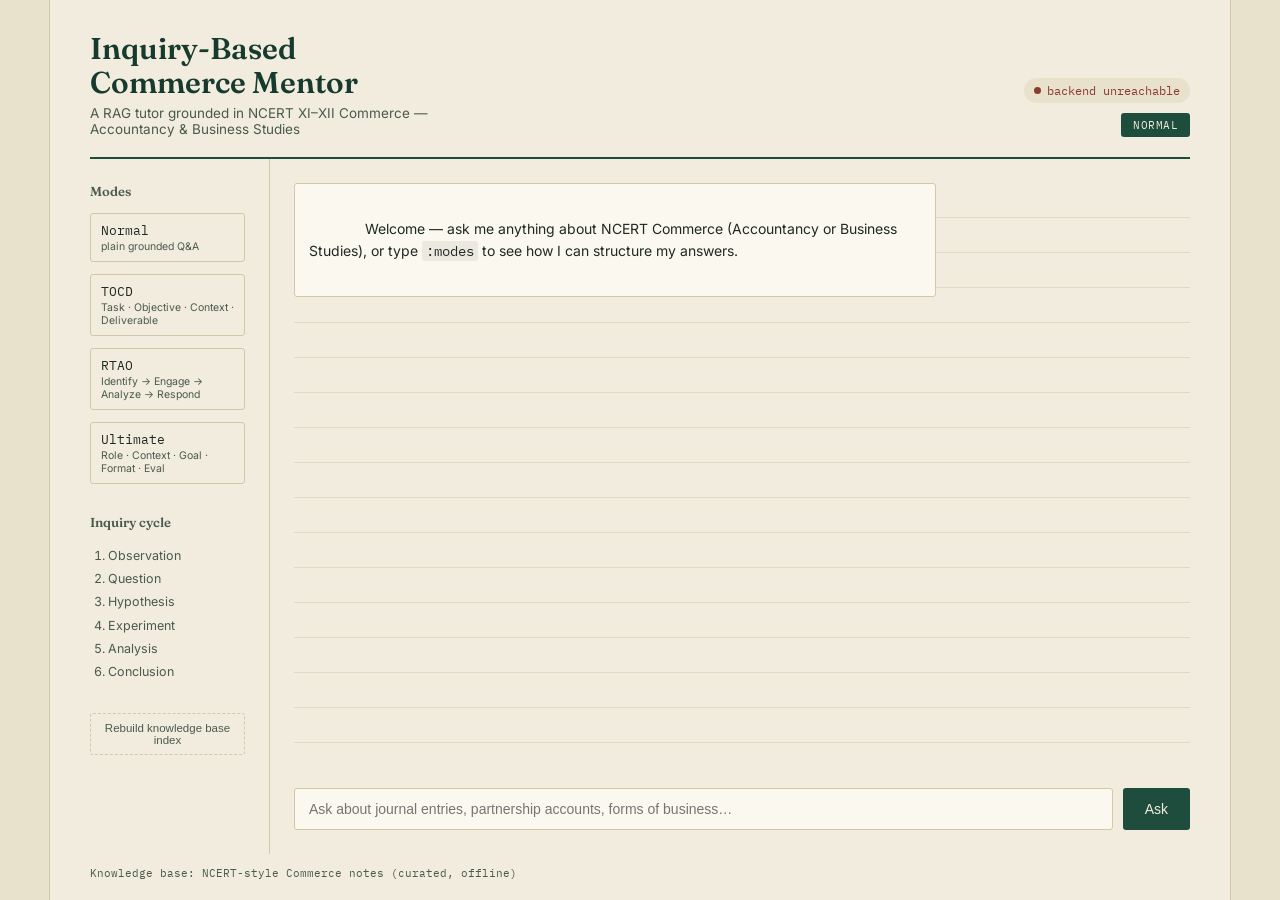
==== static/index.html @ da189fef "Tried implementing RTAO, TOCD, Simulation and other templates" ====
<!DOCTYPE html>
<html lang="en">
<head>
<meta charset="UTF-8" />
<meta name="viewport" content="width=device-width, initial-scale=1.0" />
<title>Inquiry-Based Commerce Mentor</title>
<link rel="preconnect" href="https://fonts.googleapis.com">
<link href="https://fonts.googleapis.com/css2?family=Fraunces:opsz,wght@9..144,400;9..144,600;9..144,700&family=IBM+Plex+Mono:wght@400;500&family=Inter:wght@400;500;600&display=swap" rel="stylesheet">
<link rel="stylesheet" href="/static/style.css" />
</head>
<body>
  <div class="ledger-page">

    <header class="masthead">
      <div class="masthead-left">
        <h1>Inquiry-Based<br/>Commerce Mentor</h1>
        <p class="subtitle">A RAG tutor grounded in NCERT XI&ndash;XII Commerce &mdash; Accountancy &amp; Business Studies</p>
      </div>
      <div class="masthead-right">
        <div id="statusDot" class="status-pill status-unknown">
          <span class="dot"></span><span id="statusText">checking system…</span>
        </div>
        <div class="mode-pill" id="modePill">NORMAL</div>
      </div>
    </header>

    <div class="ledger-rule thick"></div>

    <main class="workspace">

      <aside class="side-column">
        <h2>Modes</h2>
        <button class="mode-btn" data-mode=":normal">Normal<span>plain grounded Q&amp;A</span></button>
        <button class="mode-btn" data-mode=":tocd">TOCD<span>Task · Objective · Context · Deliverable</span></button>
        <button class="mode-btn" data-mode=":rtao">RTAO<span>Identify → Engage → Analyze → Respond</span></button>
        <button class="mode-btn" data-mode=":ultimate">Ultimate<span>Role · Context · Goal · Format · Eval</span></button>

        <h2>Inquiry cycle</h2>
        <ol class="inquiry-cycle">
          <li>Observation</li>
          <li>Question</li>
          <li>Hypothesis</li>
          <li>Experiment</li>
          <li>Analysis</li>
          <li>Conclusion</li>
        </ol>

        <button id="reindexBtn" class="ghost-btn">Rebuild knowledge base index</button>
        <div id="reindexStatus" class="fine-print"></div>
      </aside>

      <section class="chat-column">
        <div id="chatWindow" class="chat-window">
          <div class="msg assistant">
            <div class="bubble">
              Welcome — ask me anything about NCERT Commerce (Accountancy or Business Studies), or type <code>:modes</code> to see how I can structure my answers.
            </div>
          </div>
        </div>

        <form id="chatForm" class="chat-input-row">
          <input id="chatInput" type="text" autocomplete="off"
                 placeholder="Ask about journal entries, partnership accounts, forms of business…" />
          <button type="submit">Ask</button>
        </form>
      </section>

    </main>

    <footer class="ledger-footer">
      <span>Knowledge base: NCERT-style Commerce notes (curated, offline)</span>
      <span id="latencyFoot"></span>
    </footer>
  </div>

<script src="/static/app.js"></script>
</body>
</html>
---- static/style.css ----
/* ---- design tokens --------------------------------------------------
   Subject: an accounting/commerce ledger. Palette drawn from aged ledger
   paper + bookkeeping ink, not a generic SaaS or "AI" look.
   Colors:
     --paper       #F1ECDD   aged ledger paper
     --paper-line  #D8CFB4   faint ruled lines
     --ink         #1E2A22   near-black ink (slightly green, not pure black)
     --ledger-green#1F4D3D   deep account-book green (headers, accents)
     --debit-red   #8C3B2E   debit / warning red (muted, not neon)
     --credit-gold #A87C1F   credit / accent gold
   Type: Fraunces (serif, display) for headings -- reads like a printed
   textbook/ledger heading; Inter for UI body copy; IBM Plex Mono for
   figures, sources and mode labels (ledger column alignment feel).
------------------------------------------------------------------- */
:root {
  --paper: #F1ECDD;
  --paper-deep: #E8E1CC;
  --paper-line: #D2C7A6;
  --ink: #1E2A22;
  --ink-soft: #4A5A4E;
  --ledger-green: #1F4D3D;
  --ledger-green-deep: #163A2E;
  --debit-red: #8C3B2E;
  --credit-gold: #A87C1F;
  --radius-s: 3px;
}

* { box-sizing: border-box; }

html, body {
  margin: 0;
  height: 100%;
  background: var(--paper-deep);
  color: var(--ink);
  font-family: 'Inter', sans-serif;
}

.ledger-page {
  max-width: 1180px;
  margin: 0 auto;
  min-height: 100vh;
  background: var(--paper);
  display: flex;
  flex-direction: column;
  box-shadow: 0 0 0 1px var(--paper-line);
}

/* ---- masthead --------------------------------------------------- */
.masthead {
  display: flex;
  justify-content: space-between;
  align-items: flex-end;
  padding: 32px 40px 20px;
  gap: 24px;
}
.masthead h1 {
  font-family: 'Fraunces', serif;
  font-weight: 600;
  font-size: 30px;
  line-height: 1.12;
  margin: 0 0 6px;
  color: var(--ledger-green-deep);
}
.subtitle {
  margin: 0;
  font-size: 13.5px;
  color: var(--ink-soft);
  max-width: 46ch;
}
.masthead-right {
  display: flex;
  flex-direction: column;
  align-items: flex-end;
  gap: 10px;
}
.status-pill {
  display: flex;
  align-items: center;
  gap: 6px;
  font-family: 'IBM Plex Mono', monospace;
  font-size: 11.5px;
  padding: 5px 10px;
  border-radius: 999px;
  background: var(--paper-deep);
  color: var(--ink-soft);
}
.status-pill .dot {
  width: 7px; height: 7px; border-radius: 50%;
  background: var(--ink-soft);
}
.status-pill.status-ok .dot { background: var(--ledger-green); }
.status-pill.status-ok { color: var(--ledger-green-deep); }
.status-pill.status-error .dot { background: var(--debit-red); }
.status-pill.status-error { color: var(--debit-red); }

.mode-pill {
  font-family: 'IBM Plex Mono', monospace;
  font-size: 11px;
  letter-spacing: 0.04em;
  padding: 5px 12px;
  border-radius: var(--radius-s);
  background: var(--ledger-green);
  color: var(--paper);
}

.ledger-rule { height: 1px; background: var(--paper-line); margin: 0 40px; }
.ledger-rule.thick { height: 2px; background: var(--ledger-green); }

/* ---- workspace ---------------------------------------------------- */
.workspace {
  flex: 1;
  display: grid;
  grid-template-columns: 220px 1fr;
  gap: 0;
  min-height: 0;
}

.side-column {
  padding: 24px 24px 24px 40px;
  border-right: 1px solid var(--paper-line);
  display: flex;
  flex-direction: column;
  gap: 6px;
}
.side-column h2 {
  font-family: 'Fraunces', serif;
  font-size: 13px;
  font-weight: 600;
  color: var(--ink-soft);
  margin: 18px 0 8px;
}
.side-column h2:first-child { margin-top: 0; }

.mode-btn {
  text-align: left;
  border: 1px solid var(--paper-line);
  background: var(--paper);
  border-radius: var(--radius-s);
  padding: 8px 10px;
  margin-bottom: 6px;
  cursor: pointer;
  font-family: 'IBM Plex Mono', monospace;
  font-size: 12.5px;
  color: var(--ink);
  transition: border-color 0.15s ease, background 0.15s ease;
}
.mode-btn span {
  display: block;
  font-family: 'Inter', sans-serif;
  font-size: 10.5px;
  color: var(--ink-soft);
  margin-top: 2px;
}
.mode-btn:hover { border-color: var(--ledger-green); }
.mode-btn.active {
  background: var(--ledger-green);
  color: var(--paper);
  border-color: var(--ledger-green);
}
.mode-btn.active span { color: #CFE3D9; }

.inquiry-cycle {
  margin: 0;
  padding-left: 18px;
  font-size: 12.5px;
  color: var(--ink-soft);
  line-height: 1.85;
}

.ghost-btn {
  margin-top: 24px;
  background: none;
  border: 1px dashed var(--paper-line);
  color: var(--ink-soft);
  font-size: 11.5px;
  padding: 8px;
  border-radius: var(--radius-s);
  cursor: pointer;
}
.ghost-btn:hover { border-color: var(--ledger-green); color: var(--ledger-green-deep); }
.fine-print { font-size: 10.5px; color: var(--ink-soft); margin-top: 6px; min-height: 1em; }

/* ---- chat column --------------------------------------------------- */
.chat-column {
  display: flex;
  flex-direction: column;
  min-height: 0;
  padding: 24px 40px 24px 24px;
}

.chat-window {
  flex: 1;
  overflow-y: auto;
  padding-right: 4px;
  background-image: repeating-linear-gradient(
    to bottom,
    transparent,
    transparent 34px,
    var(--paper-line) 35px
  );
}

.msg { display: flex; margin-bottom: 18px; }
.msg.user { justify-content: flex-end; }
.msg.assistant { justify-content: flex-start; }

.bubble {
  max-width: 72%;
  padding: 12px 14px;
  border-radius: var(--radius-s);
  font-size: 14px;
  line-height: 1.55;
  white-space: pre-wrap;
}
.msg.user .bubble {
  background: var(--ledger-green);
  color: var(--paper);
}
.msg.assistant .bubble {
  background: #FBF8EF;
  border: 1px solid var(--paper-line);
  color: var(--ink);
}
.bubble code {
  font-family: 'IBM Plex Mono', monospace;
  background: rgba(0,0,0,0.06);
  padding: 1px 4px;
  border-radius: 2px;
}

.meta-row {
  display: flex;
  gap: 10px;
  margin-top: 8px;
  font-family: 'IBM Plex Mono', monospace;
  font-size: 10.5px;
  color: var(--ink-soft);
  flex-wrap: wrap;
}
.meta-tag {
  border: 1px solid var(--paper-line);
  border-radius: 999px;
  padding: 2px 8px;
}
.meta-tag.grounded { color: var(--ledger-green-deep); border-color: var(--ledger-green); }
.meta-tag.ungrounded { color: var(--debit-red); border-color: var(--debit-red); }

.chat-input-row {
  display: flex;
  gap: 10px;
  margin-top: 14px;
}
.chat-input-row input {
  flex: 1;
  padding: 12px 14px;
  border: 1px solid var(--paper-line);
  border-radius: var(--radius-s);
  background: #FBF8EF;
  font-size: 14px;
  color: var(--ink);
}
.chat-input-row input:focus {
  outline: none;
  border-color: var(--ledger-green);
}
.chat-input-row button {
  background: var(--ledger-green);
  color: var(--paper);
  border: none;
  border-radius: var(--radius-s);
  padding: 0 22px;
  font-size: 14px;
  font-weight: 500;
  cursor: pointer;
}
.chat-input-row button:hover { background: var(--ledger-green-deep); }
.chat-input-row button:disabled { opacity: 0.5; cursor: default; }

.ledger-footer {
  display: flex;
  justify-content: space-between;
  padding: 12px 40px 20px;
  font-family: 'IBM Plex Mono', monospace;
  font-size: 10.5px;
  color: var(--ink-soft);
}

@media (max-width: 760px) {
  .workspace { grid-template-columns: 1fr; }
  .side-column { border-right: none; border-bottom: 1px solid var(--paper-line); }
  .masthead { flex-direction: column; align-items: flex-start; }
  .masthead-right { flex-direction: row; }
}
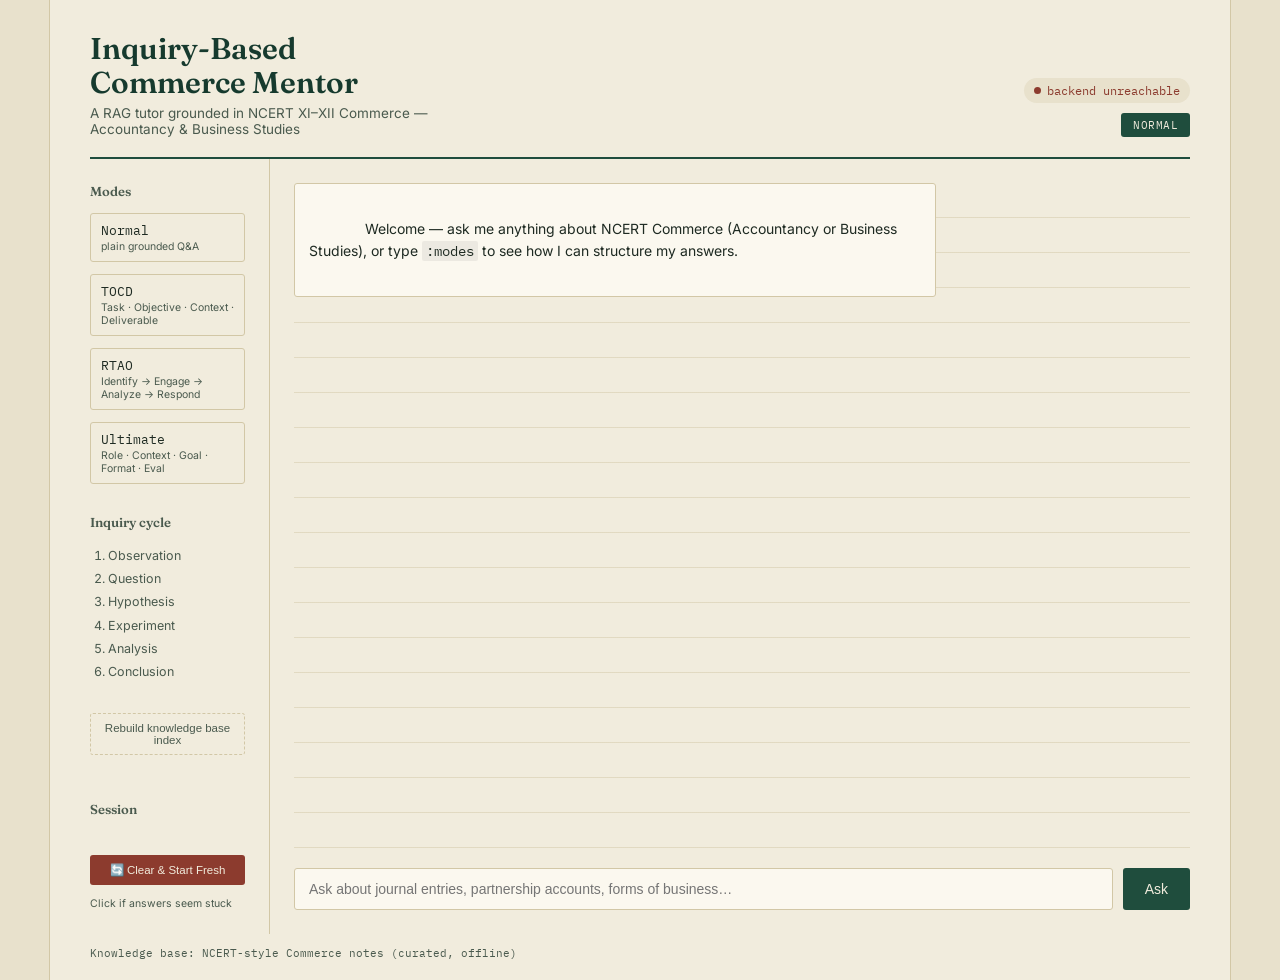
==== commit 632b67d7: "Final Code submission - Mid semster" ====
--- a/static/index.html
+++ b/static/index.html
@@ -47,6 +47,10 @@
 
         <button id="reindexBtn" class="ghost-btn">Rebuild knowledge base index</button>
         <div id="reindexStatus" class="fine-print"></div>
+
+        <h2>Session</h2>
+        <button id="clearSessionBtn" class="ghost-btn" style="background: var(--debit-red); color: var(--paper); border: none;">🔄 Clear & Start Fresh</button>
+        <div class="fine-print" style="margin-top: 6px;">Click if answers seem stuck</div>
       </aside>
 
       <section class="chat-column">
--- a/static/style.css
+++ b/static/style.css
@@ -228,6 +228,21 @@
   border-radius: 2px;
 }
 
+.cursor {
+  display: inline-block;
+  width: 2px;
+  height: 1.15em;
+  background-color: var(--ledger-green);
+  vertical-align: text-bottom;
+  margin-left: 2px;
+  animation: blink 0.8s infinite;
+}
+
+@keyframes blink {
+  0%, 100% { opacity: 1; }
+  50% { opacity: 0; }
+}
+
 .meta-row {
   display: flex;
   gap: 10px;
